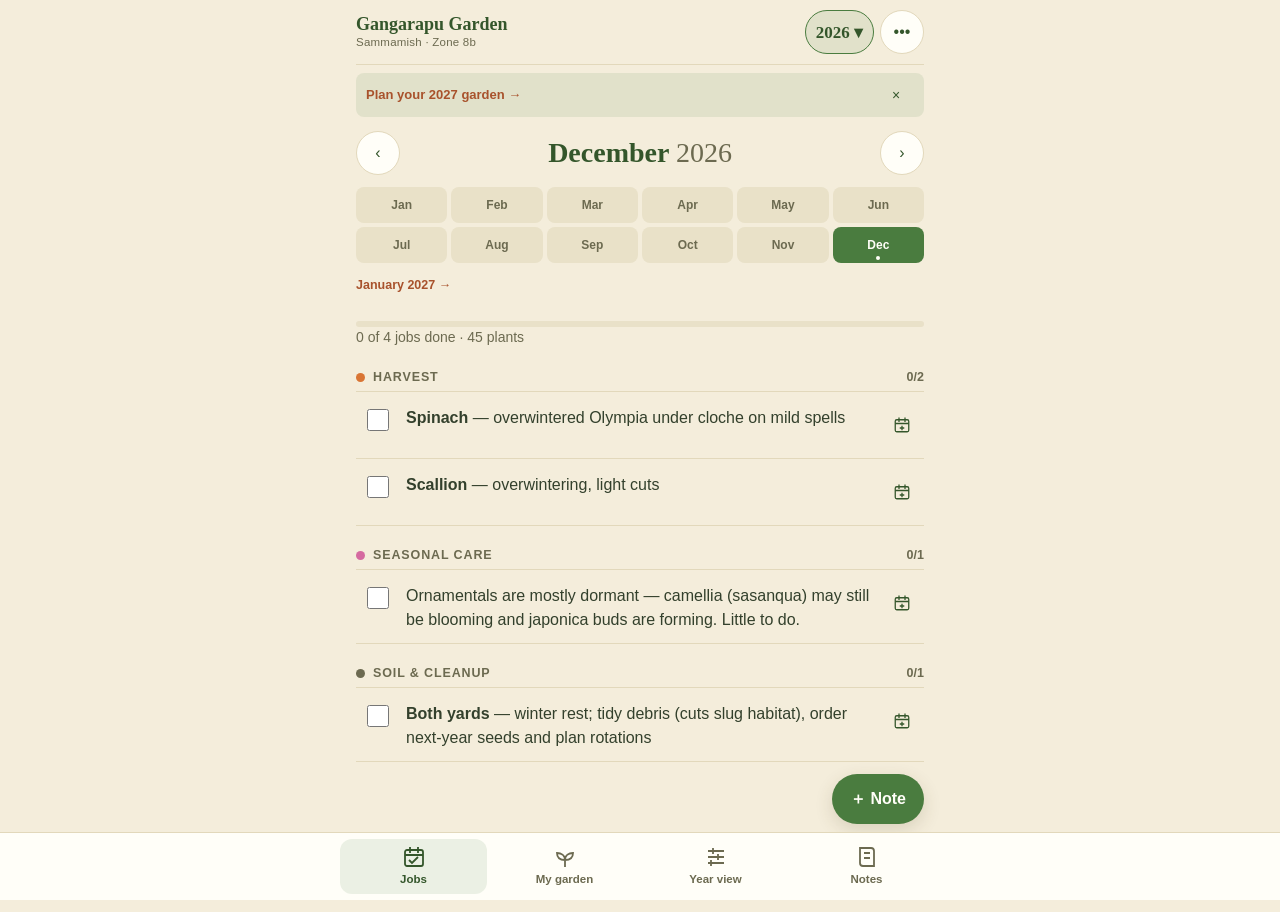
==== index.html @ d4412cae "Gangarapu Garden: yearly gardens, plant notes, Cloudflare sync Mobile-first garden planner for garde" ====
<!doctype html>
<html lang="en">
<head>
<meta charset="utf-8">
<meta name="viewport" content="width=device-width,initial-scale=1,viewport-fit=cover">
<meta name="theme-color" content="#f4eddb" media="(prefers-color-scheme:light)">
<meta name="theme-color" content="#1a1d16" media="(prefers-color-scheme:dark)">
<meta name="description" content="Sandeep’s garden in Sammamish. Seasonal jobs, planting plans, and lessons for next year.">
<meta name="apple-mobile-web-app-capable" content="yes">
<meta name="apple-mobile-web-app-title" content="Garden">
<title>Gangarapu Garden</title>
<link rel="icon" href="icons/icon.svg" type="image/svg+xml">
<link rel="apple-touch-icon" href="icons/apple-touch-icon.png">
<link rel="manifest" href="manifest.webmanifest" crossorigin="use-credentials">
<link rel="stylesheet" href="app.css">
<script type="module" src="app.js"></script>
</head>
<body>
<div class="app">
<header class="top">
<div class="brand">Gangarapu Garden<small>Sammamish · Zone 8b</small></div>
<div class="top-actions"><button class="yearbtn" id="yearBtn" aria-label="Garden years" aria-haspopup="dialog">2026 ▾</button><button class="iconbtn menu-btn" id="menuBtn" aria-label="Garden menu" aria-haspopup="dialog">•••</button></div>
</header>
<div class="statusline" id="syncIndicator" role="status"></div>
<div class="banner signin-banner" id="signinBanner" hidden role="status"><span>Your sign-in expired.</span><button class="linkbtn" data-action="signin">Sign in again</button></div>
<div id="planningPrompt"></div>
<main id="main"><p class="empty">Opening your garden…</p></main>
<noscript><p>This garden planner needs JavaScript. <a href="classic/">Open the classic garden page</a>.</p></noscript>
</div>
<button class="fab" id="fab" aria-haspopup="dialog">＋ Note</button>
<nav class="tabs" aria-label="Garden views"><div>
<button data-tab="jobs"><svg viewBox="0 0 24 24" fill="none" stroke="currentColor" stroke-width="1.8" aria-hidden="true"><rect x="3" y="5" width="18" height="16" rx="2"/><path d="M3 10h18M8 2v6m8-6v6m-9 7 3 3 6-6"/></svg>Jobs</button>
<button data-tab="garden"><svg viewBox="0 0 24 24" fill="none" stroke="currentColor" stroke-width="1.8" aria-hidden="true"><path d="M12 22v-7m0 0C12 10 8 8 4 8c0 5 3 7 8 7Zm0 0c0-5 4-7 8-7 0 5-3 7-8 7Z"/></svg>My garden</button>
<button data-tab="year"><svg viewBox="0 0 24 24" fill="none" stroke="currentColor" stroke-width="1.8" aria-hidden="true"><path d="M4 6h16M4 12h16M4 18h16M9 3v6m5 0v6m-7 0v6"/></svg>Year view</button>
<button data-tab="notes"><svg viewBox="0 0 24 24" fill="none" stroke="currentColor" stroke-width="1.8" aria-hidden="true"><path d="M5 3h11a3 3 0 0 1 3 3v15H8a3 3 0 0 1-3-3Zm4 5h6m-6 5h6"/></svg>Notes</button>
</div></nav>
<dialog class="sheet" tabindex="-1" id="sheet" aria-labelledby="sheet-title"></dialog>
<dialog class="sheet" tabindex="-1" id="noteSheet" aria-labelledby="note-title"></dialog>
<div class="toast" id="toast" role="status" hidden></div>
</body></html>
---- app.css ----
/* Layout: one phone-width column (max 600px). Sticky header with the garden-year switch, four bottom tabs, a floating "Note" button, and sheets that slide up from the bottom. Palette and serif headings carried over from the live /garden page. */
:root{
  --paper:#f4eddb; --card:#fffef8; --ink:#33402c; --muted:#6c6a50; --line:#e2d8bb;
  --green:#4a7c3f; --green-d:#34562b; --green-soft:rgba(74,124,63,.11);
  --terra:#a8522c; --terra-soft:rgba(194,104,63,.13); --red:#a63d33; --red-soft:rgba(166,61,51,.1);
  --empty:#e9e1c8; --onaccent:#fffef8; --shadow:rgba(80,70,30,.16); --scrim:rgba(28,32,22,.45);
  --c-indoor:#8b5cf6; --c-sow:#4a9d4a; --c-transplant:#3b82f6; --c-grow:#bcdcab; --c-harvest:#d97534;
  --c-bloom:#d56aa0; --c-prune:#9c6b3f; --c-plant:#4a9d4a; --c-feed:#3b82f6;
  --serif:ui-serif,"New York","Iowan Old Style","Hoefler Text",Georgia,serif;
  --sans:ui-sans-serif,-apple-system,BlinkMacSystemFont,"Segoe UI",Helvetica,Arial,sans-serif;
}
@media (prefers-color-scheme: dark){:root:not([data-theme="light"]){
  --paper:#1a1d16; --card:#23281e; --ink:#e8e4d0; --muted:#aba78c; --line:#373d2e;
  --green:#7fb468; --green-d:#a6d28f; --green-soft:rgba(127,180,104,.15);
  --terra:#e5966d; --terra-soft:rgba(229,150,109,.15); --red:#e88478; --red-soft:rgba(232,132,120,.13);
  --empty:#30362a; --onaccent:#15180f; --shadow:rgba(0,0,0,.45); --scrim:rgba(0,0,0,.6);
  --c-grow:#68875a; color-scheme:dark}}
:root[data-theme="dark"]{
  --paper:#1a1d16; --card:#23281e; --ink:#e8e4d0; --muted:#aba78c; --line:#373d2e;
  --green:#7fb468; --green-d:#a6d28f; --green-soft:rgba(127,180,104,.15);
  --terra:#e5966d; --terra-soft:rgba(229,150,109,.15); --red:#e88478; --red-soft:rgba(232,132,120,.13);
  --empty:#30362a; --onaccent:#15180f; --shadow:rgba(0,0,0,.45); --scrim:rgba(0,0,0,.6);
  --c-grow:#68875a; color-scheme:dark}
*{box-sizing:border-box}
html{-webkit-text-size-adjust:100%;text-size-adjust:100%}
body{background:var(--paper);color:var(--ink);font:16px/1.5 var(--sans)}
body::before{content:"";position:fixed;inset:0 0 auto;height:env(safe-area-inset-top,0px);z-index:10;background:var(--paper)}
button,input,select,textarea{font:inherit;color:inherit}
button{cursor:pointer;-webkit-tap-highlight-color:transparent;touch-action:manipulation}
:focus-visible{outline:2.5px solid var(--green);outline-offset:2px;border-radius:6px}
h1,h2,h3{text-wrap:balance;margin:0}
.app{max-width:560px;margin:0 auto;padding-left:max(16px,env(safe-area-inset-left,0px));padding-right:max(16px,env(safe-area-inset-right,0px));padding-block:0 calc(150px + env(safe-area-inset-bottom,0px))}

/* header */
.top{position:sticky;top:env(safe-area-inset-top,0px);z-index:5;background:var(--paper);display:flex;align-items:center;justify-content:space-between;gap:12px;padding-block:10px;border-bottom:1px solid var(--line)}
.brand{font-family:var(--serif);font-weight:600;font-size:19px;color:var(--green-d);line-height:1.2;min-width:0}
.brand small{display:block;font:500 12px/1.3 var(--sans);color:var(--muted);letter-spacing:.02em}
.yearbtn{display:flex;align-items:center;gap:6px;min-height:42px;padding:6px 12px 6px 14px;border:1.5px solid var(--green);border-radius:99px;background:var(--green-soft);color:var(--green-d);font:700 18px/1 var(--serif);font-variant-numeric:tabular-nums}
.yearbtn svg{width:14px;height:14px}
.linkbtn{background:none;border:0;padding:6px 0;color:var(--terra);font-weight:650;font-size:12.5px;min-height:32px}

/* shared */
.vhead{display:grid;gap:4px;padding-block:14px 6px}
.vhead h1,.mtitle h1{font-family:var(--serif);font-weight:600;font-size:28px;line-height:1.15;color:var(--green-d)}
.sub{color:var(--muted);font-size:14px}
.btn{display:inline-flex;align-items:center;justify-content:center;gap:8px;min-height:44px;padding:10px 16px;border-radius:12px;border:1.5px solid var(--green);background:transparent;color:var(--green-d);font-weight:700}
.btn.primary{background:var(--green);color:var(--onaccent)}
.btn.full{width:100%}
.group{margin-top:22px}
.gh{display:flex;align-items:center;gap:8px;font:700 12.5px/1.2 var(--sans);text-transform:uppercase;letter-spacing:.07em;color:var(--muted);padding-bottom:6px;border-bottom:1px solid var(--line)}
.gh .cnt{margin-left:auto;font-variant-numeric:tabular-nums;letter-spacing:0}
.dot{width:9px;height:9px;border-radius:50%;flex:none;background:var(--muted)}
.t-start{background:var(--c-indoor)}.t-sow{background:var(--c-sow)}.t-plant{background:var(--c-transplant)}.t-train{background:var(--c-prune)}.t-prune{background:var(--c-prune)}
.t-water{background:#3aa0c8}.t-feed{background:var(--c-grow)}.t-pests{background:var(--red)}.t-harvest{background:var(--c-harvest)}.t-care{background:var(--c-bloom)}.t-soil{background:var(--muted)}
.who{background:none;border:0;padding:0;font-weight:700;color:var(--green-d);text-decoration:underline;text-decoration-style:dotted;text-decoration-thickness:1.5px;text-underline-offset:3px;text-align:left}
.empty{color:var(--muted);text-align:center;padding:28px 8px}

/* month view */
.stepper{display:grid;grid-template-columns:44px 1fr 44px;align-items:center;gap:8px;padding-block:14px 8px}
.mtitle{text-align:center}
.mtitle .yr{color:var(--muted);font-weight:500}
.iconbtn{width:44px;height:44px;border-radius:50%;border:1.5px solid var(--line);background:var(--card);display:grid;place-items:center;color:var(--green-d)}
.iconbtn svg{width:18px;height:18px}
.mdots{display:grid;grid-template-columns:repeat(12,1fr);gap:3px;margin-top:4px}
.mdot{height:34px;border:0;border-radius:8px;background:var(--empty);color:var(--muted);font-size:12px;font-weight:700;position:relative;padding:0}
.mdot.on{background:var(--green);color:var(--onaccent)}
.mdot.now::after{content:"";position:absolute;left:50%;bottom:3px;width:4px;height:4px;margin-left:-2px;border-radius:50%;background:currentColor}
.meter{height:6px;border-radius:3px;background:var(--empty);margin-top:14px;overflow:hidden}
.meter i{display:block;height:100%;background:var(--green);border-radius:3px;transition:width .3s}
.jobs{list-style:none;margin:0;padding:0}
.job{display:grid;grid-template-columns:26px minmax(0,1fr);gap:10px;align-items:start;padding-block:11px;border-bottom:1px solid var(--line)}
.job input{width:22px;height:22px;margin:2px 0 0;accent-color:var(--green)}
.job label{cursor:pointer;overflow-wrap:anywhere}
.job.done label{color:var(--muted)}
.job.done label span{text-decoration:line-through;text-decoration-thickness:1px}
.lessons{margin-top:18px;background:var(--terra-soft);border-radius:14px;padding:12px 14px}
.lessons summary{list-style:none;cursor:pointer;display:flex;align-items:center;justify-content:space-between;gap:8px}
.lessons summary::-webkit-details-marker{display:none}
.lessons h2{font:700 12.5px/1.3 var(--sans);text-transform:uppercase;letter-spacing:.07em;color:var(--terra)}
.lesson{padding-block:9px;border-top:1px solid var(--line)}
.lessons h2+.lesson,.lessons summary+.lesson{border-top:0}
.lesson p{margin:2px 0 0}
.meta{font-size:12px;color:var(--muted)}

/* garden list */
.plist{list-style:none;margin:0;padding:0}
.prow{width:100%;display:grid;grid-template-columns:minmax(0,1fr) auto;gap:12px;align-items:center;text-align:left;background:none;border:0;border-bottom:1px solid var(--line);padding:12px 0}
.prow.skipped .pmain{opacity:.5}
.pmain{min-width:0;display:grid}
.pname{font-family:var(--serif);font-size:18px;font-weight:600;line-height:1.25}
.local{font:400 13.5px var(--sans);color:var(--muted)}
.pvar{font-size:13px;color:var(--muted);white-space:nowrap;overflow:hidden;text-overflow:ellipsis}
.pside{display:flex;flex-direction:column;align-items:flex-end;gap:4px}
.pill{display:inline-block;font-size:12px;font-weight:650;line-height:1.3;padding:2px 9px;border-radius:99px;background:var(--green-soft);color:var(--green-d);white-space:nowrap}
.st-planned{background:var(--empty);color:var(--muted)}.st-skipped{background:transparent;color:var(--muted);border:1px solid var(--line)}
.st-done{background:var(--empty);color:var(--ink)}
.lesson-pill{background:var(--terra-soft);color:var(--terra)}
.ncount{font-size:12px;color:var(--muted)}
.strip{display:grid;grid-template-columns:repeat(12,1fr);gap:2px;height:8px;margin-top:8px}
.strip.mini{height:6px;max-width:220px}
.strip i{border-radius:2px;background:var(--empty)}
.strip i.now{outline:1.5px solid var(--ink);outline-offset:1px}
.mlabels{display:grid;grid-template-columns:repeat(12,1fr);gap:2px;font-size:10.5px;color:var(--muted);text-align:center;margin-top:3px}
.c-indoor{background:var(--c-indoor)!important}.c-sow{background:var(--c-sow)!important}.c-transplant{background:var(--c-transplant)!important}.c-grow{background:var(--c-grow)!important}.c-harvest{background:var(--c-harvest)!important}
.c-bloom{background:var(--c-bloom)!important}.c-prune{background:var(--c-prune)!important}.c-plant{background:var(--c-plant)!important}.c-feed{background:var(--c-feed)!important}

/* calendar */
.legend{display:flex;flex-wrap:wrap;gap:6px 12px;font-size:12.5px;color:var(--muted);margin-top:10px}
.legend span{display:inline-flex;align-items:center;gap:5px}
.legend i{width:11px;height:11px;border-radius:3px;display:inline-block}
.crow,.chead{display:grid;grid-template-columns:minmax(0,1fr) repeat(12,minmax(13px,19px));gap:2px;align-items:center}
.chead{position:sticky;top:calc(env(safe-area-inset-top,0px) + 63px);background:var(--paper);z-index:2;padding-block:8px 6px;margin-top:12px}
.chead button{height:26px;border:0;border-radius:6px;background:none;color:var(--muted);font-size:11px;font-weight:700;padding:0}
.chead button.now{background:var(--green);color:var(--onaccent)}
.crow{width:100%;background:none;border:0;padding:3px 0;text-align:left}
.crow .cn{font-size:14px;white-space:nowrap;overflow:hidden;text-overflow:ellipsis;padding-right:6px}
.crow i{height:20px;border-radius:3px;background:var(--empty)}
.crow i.now{outline:1.5px solid var(--ink);outline-offset:-1px}

/* journal */
.chips{display:flex;flex-wrap:wrap;gap:6px}
.chip{min-height:36px;padding:6px 13px;border-radius:99px;border:1.5px solid var(--line);background:var(--card);font-size:14px;font-weight:600}
.chip[aria-pressed="true"]{border-color:var(--green);background:var(--green);color:var(--onaccent)}
.note{padding-block:12px;border-bottom:1px solid var(--line)}
.note p{margin:4px 0 0;white-space:pre-wrap;overflow-wrap:anywhere}
.nmeta{display:flex;flex-wrap:wrap;align-items:center;gap:6px 8px;font-size:12.5px;color:var(--muted)}
.tag{font-size:11.5px;font-weight:700;padding:2px 8px;border-radius:99px;background:var(--empty);color:var(--muted)}
.tag-worked{background:var(--green-soft);color:var(--green-d)}.tag-next{background:var(--terra-soft);color:var(--terra)}
.tag-problem{background:var(--red-soft);color:var(--red)}.tag-harvest{background:rgba(217,117,52,.14);color:var(--terra)}
.del{margin-left:auto;background:none;border:0;color:var(--muted);font-size:12.5px;padding:4px 0;min-height:30px}
.del.arm{color:var(--red);font-weight:700}
.yh{font-family:var(--serif);font-size:20px;color:var(--green-d);margin-top:20px}

/* tabs + fab */
.tabs{position:fixed;left:0;right:0;bottom:0;z-index:6;background:var(--card);border-top:1px solid var(--line);padding:6px max(10px,env(safe-area-inset-right,0px)) calc(6px + env(safe-area-inset-bottom,0px)) max(10px,env(safe-area-inset-left,0px))}
.tabs div{max-width:560px;margin:0 auto;display:grid;grid-template-columns:repeat(4,1fr);gap:4px}
.tabs button{display:flex;flex-direction:column;align-items:center;gap:2px;border:0;background:none;border-radius:12px;padding:6px 2px;font-size:11.5px;font-weight:650;color:var(--muted)}
.tabs button svg{width:24px;height:24px}
.tabs button[aria-current="page"]{color:var(--green-d);background:var(--green-soft)}
.fab{position:fixed;z-index:6;right:max(calc(16px + env(safe-area-inset-right,0px)),calc(50vw - 264px));bottom:calc(76px + env(safe-area-inset-bottom,0px));display:flex;align-items:center;gap:6px;border:0;border-radius:99px;background:var(--green);color:var(--onaccent);font-weight:700;padding:13px 18px;box-shadow:0 6px 18px var(--shadow)}
.fab svg{width:18px;height:18px}

/* sheets */
dialog.sheet{border:0;padding:0;margin:auto auto 0;width:100%;max-width:560px;max-height:calc(100% - 36px - env(safe-area-inset-top,0px));overflow-y:auto;overscroll-behavior:contain;border-radius:20px 20px 0 0;background:var(--card);color:var(--ink);box-shadow:0 -10px 30px var(--shadow)}
dialog.sheet::backdrop{background:var(--scrim)}
@media (prefers-reduced-motion:no-preference){dialog.sheet[open]{animation:up .22s ease-out}@keyframes up{from{transform:translateY(40px);opacity:.6}}}
.sh-head{position:sticky;top:0;z-index:1;background:var(--card);display:flex;align-items:flex-start;justify-content:space-between;gap:12px;padding:16px max(16px,env(safe-area-inset-right,0px)) 12px max(16px,env(safe-area-inset-left,0px));border-bottom:1px solid var(--line)}
.sh-head h2{font-family:var(--serif);font-weight:600;font-size:24px;line-height:1.2;color:var(--green-d)}
.sh-head .local{display:block}
.sh-body{padding:14px max(16px,env(safe-area-inset-right,0px)) calc(28px + env(safe-area-inset-bottom,0px)) max(16px,env(safe-area-inset-left,0px));display:grid;gap:14px}
.close{flex:none;width:40px;height:40px;border-radius:50%;border:0;background:var(--empty);display:grid;place-items:center}
.close svg{width:16px;height:16px}
.badges{display:flex;flex-wrap:wrap;gap:6px}
label.fl{display:grid;gap:4px;font-size:13px;font-weight:650;color:var(--muted)}
select,textarea,input[type="search"]{width:100%;font-size:16px;border:1.5px solid var(--line);border-radius:12px;background:var(--paper);padding:10px 12px}
textarea{resize:vertical;min-height:88px;line-height:1.45}
select:focus,textarea:focus,input:focus{outline:none;border-color:var(--green);box-shadow:0 0 0 3px var(--green-soft)}
.seg{display:grid;grid-template-columns:repeat(3,1fr);gap:3px;background:var(--empty);border-radius:12px;padding:3px}
.seg button{border:0;border-radius:9px;background:none;min-height:38px;font-weight:650;font-size:14px;color:var(--muted)}
.seg button[aria-pressed="true"]{background:var(--card);color:var(--ink);box-shadow:0 1px 3px var(--shadow)}
.composer{display:grid;gap:10px;background:var(--paper);border:1px solid var(--line);border-radius:14px;padding:12px}
.composer textarea{background:var(--card)}
.composer .chip{min-height:32px;padding:4px 11px;font-size:13px}
.composer .chip[data-tag="next"][aria-pressed="true"]{background:var(--terra);border-color:var(--terra)}
.carry{background:var(--terra-soft);border-radius:14px;padding:12px 14px}
.carry h3{font:700 12.5px/1.3 var(--sans);text-transform:uppercase;letter-spacing:.07em;color:var(--terra)}
.care{margin:0;display:grid}
.care div{display:grid;grid-template-columns:104px minmax(0,1fr);gap:10px;padding-block:9px;border-bottom:1px solid var(--line)}
.care dt{font-size:13px;font-weight:700;color:var(--muted)}
.care dd{margin:0;overflow-wrap:anywhere}
.tipbox{background:var(--green-soft);border-radius:12px;padding:12px 14px}
.mh{font:700 13px/1.3 var(--sans);color:var(--green-d);margin-top:6px}
.tl{list-style:none;margin:0;padding:0}
.tl li{display:grid;grid-template-columns:12px minmax(0,1fr);gap:8px;align-items:baseline;padding-block:5px;font-size:15px}
.tl .dot{transform:translateY(-1px)}
.arow{display:grid;grid-template-columns:26px minmax(0,1fr);gap:10px;align-items:start;padding-block:10px;border-bottom:1px solid var(--line);cursor:pointer}
.arow input{width:22px;height:22px;margin:2px 0 0;accent-color:var(--green)}
.arow small{display:block;color:var(--muted);font-size:12.5px}
.yrow{width:100%;display:flex;justify-content:space-between;align-items:center;gap:10px;padding:14px;border:1.5px solid var(--line);border-radius:14px;background:var(--paper);text-align:left}
.yrow b{font:700 22px/1 var(--serif);font-variant-numeric:tabular-nums}
.yrow[aria-current="true"]{border-color:var(--green);background:var(--green-soft)}
.stack{display:grid;gap:8px}
/* Production refinements: touch sizes, narrow screens, and editable fields. */
body{margin:0}button{min-height:44px}p{margin:0 0 8px}a{color:var(--green-d)}[hidden]{display:none!important}
.top{gap:8px}.top-actions{display:flex;gap:6px;flex:none}.yearbtn{min-height:44px;font-size:17px;padding:6px 10px}.menu-btn{width:44px;flex:none}
.brand{font-size:18px}.brand small{font-size:11.5px}.app{max-width:600px}.tabs div{max-width:600px}.fab{right:max(16px,calc(50vw - 284px))}
.banner{display:flex;align-items:center;justify-content:space-between;gap:8px;background:var(--green-soft);border-radius:12px;padding:8px 10px;margin-top:12px;font-size:14px}.banner .linkbtn{min-height:44px;font-size:14px;text-align:left}.banner .iconbtn{background:transparent;border:0}
.statusline{font-size:12px;color:var(--muted);padding-top:6px}.statusline:empty{display:none}.mdot{height:44px;font-size:11px}.mdots{gap:2px}
.job{grid-template-columns:44px minmax(0,1fr) 44px;gap:6px}.job .checkwrap{min-height:44px;display:grid;place-items:start center;cursor:pointer}.job input{margin-top:6px}.job .jobtext{padding-top:3px;overflow-wrap:anywhere}.job .iconbtn{border:0;background:transparent}.job.done .jobtext{color:var(--muted)}.job.done .jobtext span{text-decoration:line-through}.who{min-height:44px;vertical-align:baseline}.job .who{min-height:0}.close{width:44px;height:44px}.linkbtn,.del{min-height:44px}.chip,.composer .chip,.seg button{min-height:44px}
input:not([type=checkbox]),select,textarea{min-width:0;width:100%;font-size:16px;border:1.5px solid var(--line);border-radius:12px;background:var(--paper);padding:10px 12px;min-height:44px}input[type=checkbox]{flex:none;accent-color:var(--green)}.checklabel{display:flex;align-items:center;gap:8px;min-height:44px}.checklabel input{width:22px;height:22px}
input:focus-visible,select:focus-visible,textarea:focus-visible{outline:2px solid var(--green);outline-offset:2px}.arow{grid-template-columns:44px minmax(0,1fr);gap:6px;min-height:64px}.arow input{margin:5px auto}.arow small{overflow-wrap:anywhere}.arow b{font-family:var(--serif);font-size:18px}.crow,.chead{grid-template-columns:minmax(76px,1fr) repeat(12,minmax(0,19px));gap:2px}.crow{min-height:44px}.crow i{height:25px}.chead button{height:44px;font-size:10px}.crow .cn{font-size:13px}.chead{top:65px}.legend{font-size:12px}.legend span{gap:4px}.note-actions{display:flex;margin-left:auto;gap:10px}.note-actions button{font-size:12px}.note p{margin-top:4px}.fl{min-width:0}.field-pair{display:grid;grid-template-columns:1fr 1fr;gap:10px}.notice{padding:12px 14px;background:var(--green-soft);border-radius:12px;color:var(--green-d);font-size:14px}.error{color:var(--red)}.menu-list{display:grid;gap:8px}.menu-list a{text-decoration:none}.guide summary{cursor:pointer;min-height:48px;padding:10px 0;font-family:var(--serif);font-size:19px;color:var(--green-d)}.guide{border-bottom:1px solid var(--line)}.guide ul{padding-left:22px;margin:0 0 12px}.guide li{margin-bottom:8px}.picker-form{border-top:1px solid var(--line);padding-top:14px;display:grid;gap:12px}.stack-form{display:grid;gap:12px}.page-footer{font-size:12px;color:var(--muted);margin-top:24px;text-align:center}.strip-caption{margin-top:6px;font-size:12px;color:var(--muted)}.toast{position:fixed;z-index:20;bottom:calc(145px + env(safe-area-inset-bottom,0px));left:50%;transform:translateX(-50%);width:calc(100% - 32px);max-width:540px;background:var(--ink);color:var(--card);border-radius:12px;padding:12px 16px;box-shadow:0 4px 20px var(--shadow)}
@media(max-width:359px){.app{padding-left:12px;padding-right:12px}.brand{font-size:16px}.brand small{font-size:10px}.yearbtn{font-size:16px;padding:6px 8px}.top{gap:4px}.top-actions{gap:4px}.pname{font-size:17px}.prow{gap:6px}.pill{padding:2px 6px;font-size:11px}.field-pair{grid-template-columns:1fr}.sh-body{padding-inline:12px}.crow,.chead{grid-template-columns:minmax(72px,1fr) repeat(12,minmax(0,17px));gap:1px}}
@media(prefers-reduced-motion:reduce){*,*::before,*::after{animation:none!important;transition:none!important;scroll-behavior:auto!important}}
.mdots{grid-template-columns:repeat(6,1fr);gap:4px}.mdot{font-size:12px}.job .checkwrap{height:100%}.jobtext{cursor:pointer}
:root{color-scheme:light}.app{padding-top:env(safe-area-inset-top,0px)}.chead{top:calc(env(safe-area-inset-top,0px) + 65px)}.fab{right:max(calc(16px + env(safe-area-inset-right,0px)),calc(50vw - 284px))}
.pname,.sh-head h2,.notice,.sub,.tipbox,.guide li{overflow-wrap:anywhere}.who{max-width:100%;overflow-wrap:anywhere}.arow>span{min-width:0;overflow-wrap:anywhere}
/* Compact plant and note sheets. Month controls retain two rows of six. */
.mdots{grid-template-columns:repeat(6,1fr);gap:4px}.mdot{height:36px;min-height:36px}.chead button{height:36px;min-height:36px}
.banner{padding:0 10px;margin-top:8px;min-height:44px;border-radius:8px}.banner .linkbtn{font-size:13px;white-space:nowrap}.banner .iconbtn{width:36px;height:36px;min-height:36px}.signin-banner{background:var(--terra-soft)}
dialog.sheet:focus{outline:none}.sh-head{padding-top:12px;padding-bottom:10px}.sh-head h2{font-size:23px}.sh-head .sub{font-size:13px}.sh-body{gap:12px;padding-top:12px}
.plant-variety{display:-webkit-box;-webkit-box-orient:vertical;-webkit-line-clamp:2;overflow:hidden;margin:0;font-size:13px;line-height:1.4}.badges{align-items:center}.badges .pill{font-size:11px;padding:3px 8px}
.status-select{display:flex;align-items:center;gap:5px;font-size:11px;color:var(--muted);min-width:0}.status-select select{width:auto;max-width:150px;padding:6px 8px;min-height:44px;border-radius:99px;font-size:16px}.this-year{display:grid;gap:8px}.this-year .mh{margin:0}
.note-options{font-size:12px;color:var(--muted)}.note-options summary{cursor:pointer;min-height:44px;display:flex;align-items:center;gap:4px;list-style:none}.note-options summary::-webkit-details-marker{display:none}.note-options[open] summary{margin-bottom:6px}.composer{gap:8px}.composer textarea{min-height:90px}.composer .chips{gap:5px}.composer .chip{font-size:12px;padding:5px 10px}.composer .btn{width:100%}
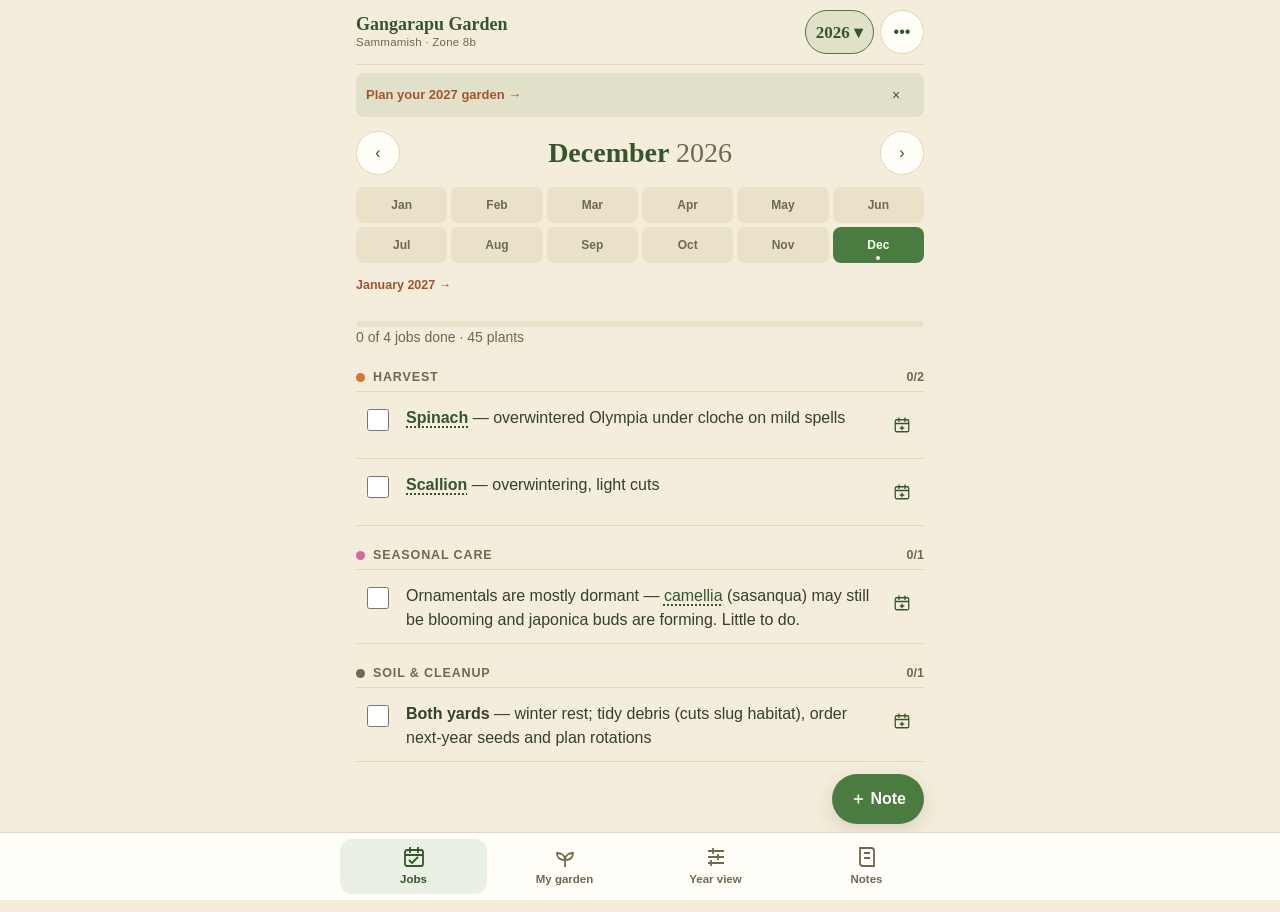
==== commit 82a6f8a4: "Simplify plant status and notes; link plant names - Plantings are Planned or Skipped (two-button swi" ====
--- a/index.html
+++ b/index.html
@@ -3,9 +3,9 @@
 <head>
 <meta charset="utf-8">
 <meta name="viewport" content="width=device-width,initial-scale=1,viewport-fit=cover">
-<meta name="theme-color" content="#f4eddb" media="(prefers-color-scheme:light)">
-<meta name="theme-color" content="#1a1d16" media="(prefers-color-scheme:dark)">
-<meta name="description" content="Sandeep’s garden in Sammamish. Seasonal jobs, planting plans, and lessons for next year.">
+<meta name="theme-color" content="#f4eddb">
+<meta name="color-scheme" content="only light">
+<meta name="description" content="Sandeep’s garden in Sammamish. Seasonal jobs, planting plans, and garden notes.">
 <meta name="apple-mobile-web-app-capable" content="yes">
 <meta name="apple-mobile-web-app-title" content="Garden">
 <title>Gangarapu Garden</title>
--- a/app.css
+++ b/app.css
@@ -1,5 +1,5 @@
 
-/* Layout: one phone-width column (max 600px). Sticky header with the garden-year switch, four bottom tabs, a floating "Note" button, and sheets that slide up from the bottom. Palette and serif headings carried over from the live /garden page. */
+/* Layout: one phone-width column (max 600px). Sticky header with the garden-year switch, four bottom tabs, a floating "Note" button, and sheets that slide up from the bottom. Palette and serif headings carried over from the classic garden page. Light mode only, by request. */
 :root{
   --paper:#f4eddb; --card:#fffef8; --ink:#33402c; --muted:#6c6a50; --line:#e2d8bb;
   --green:#4a7c3f; --green-d:#34562b; --green-soft:rgba(74,124,63,.11);
@@ -10,18 +10,6 @@
   --serif:ui-serif,"New York","Iowan Old Style","Hoefler Text",Georgia,serif;
   --sans:ui-sans-serif,-apple-system,BlinkMacSystemFont,"Segoe UI",Helvetica,Arial,sans-serif;
 }
-@media (prefers-color-scheme: dark){:root:not([data-theme="light"]){
-  --paper:#1a1d16; --card:#23281e; --ink:#e8e4d0; --muted:#aba78c; --line:#373d2e;
-  --green:#7fb468; --green-d:#a6d28f; --green-soft:rgba(127,180,104,.15);
-  --terra:#e5966d; --terra-soft:rgba(229,150,109,.15); --red:#e88478; --red-soft:rgba(232,132,120,.13);
-  --empty:#30362a; --onaccent:#15180f; --shadow:rgba(0,0,0,.45); --scrim:rgba(0,0,0,.6);
-  --c-grow:#68875a; color-scheme:dark}}
-:root[data-theme="dark"]{
-  --paper:#1a1d16; --card:#23281e; --ink:#e8e4d0; --muted:#aba78c; --line:#373d2e;
-  --green:#7fb468; --green-d:#a6d28f; --green-soft:rgba(127,180,104,.15);
-  --terra:#e5966d; --terra-soft:rgba(229,150,109,.15); --red:#e88478; --red-soft:rgba(232,132,120,.13);
-  --empty:#30362a; --onaccent:#15180f; --shadow:rgba(0,0,0,.45); --scrim:rgba(0,0,0,.6);
-  --c-grow:#68875a; color-scheme:dark}
 *{box-sizing:border-box}
 html{-webkit-text-size-adjust:100%;text-size-adjust:100%}
 body{background:var(--paper);color:var(--ink);font:16px/1.5 var(--sans)}
@@ -74,13 +62,6 @@
 .job label{cursor:pointer;overflow-wrap:anywhere}
 .job.done label{color:var(--muted)}
 .job.done label span{text-decoration:line-through;text-decoration-thickness:1px}
-.lessons{margin-top:18px;background:var(--terra-soft);border-radius:14px;padding:12px 14px}
-.lessons summary{list-style:none;cursor:pointer;display:flex;align-items:center;justify-content:space-between;gap:8px}
-.lessons summary::-webkit-details-marker{display:none}
-.lessons h2{font:700 12.5px/1.3 var(--sans);text-transform:uppercase;letter-spacing:.07em;color:var(--terra)}
-.lesson{padding-block:9px;border-top:1px solid var(--line)}
-.lessons h2+.lesson,.lessons summary+.lesson{border-top:0}
-.lesson p{margin:2px 0 0}
 .meta{font-size:12px;color:var(--muted)}
 
 /* garden list */
@@ -90,12 +71,10 @@
 .pmain{min-width:0;display:grid}
 .pname{font-family:var(--serif);font-size:18px;font-weight:600;line-height:1.25}
 .local{font:400 13.5px var(--sans);color:var(--muted)}
-.pvar{font-size:13px;color:var(--muted);white-space:nowrap;overflow:hidden;text-overflow:ellipsis}
 .pside{display:flex;flex-direction:column;align-items:flex-end;gap:4px}
 .pill{display:inline-block;font-size:12px;font-weight:650;line-height:1.3;padding:2px 9px;border-radius:99px;background:var(--green-soft);color:var(--green-d);white-space:nowrap}
 .st-planned{background:var(--empty);color:var(--muted)}.st-skipped{background:transparent;color:var(--muted);border:1px solid var(--line)}
 .st-done{background:var(--empty);color:var(--ink)}
-.lesson-pill{background:var(--terra-soft);color:var(--terra)}
 .ncount{font-size:12px;color:var(--muted)}
 .strip{display:grid;grid-template-columns:repeat(12,1fr);gap:2px;height:8px;margin-top:8px}
 .strip.mini{height:6px;max-width:220px}
@@ -125,9 +104,6 @@
 .note{padding-block:12px;border-bottom:1px solid var(--line)}
 .note p{margin:4px 0 0;white-space:pre-wrap;overflow-wrap:anywhere}
 .nmeta{display:flex;flex-wrap:wrap;align-items:center;gap:6px 8px;font-size:12.5px;color:var(--muted)}
-.tag{font-size:11.5px;font-weight:700;padding:2px 8px;border-radius:99px;background:var(--empty);color:var(--muted)}
-.tag-worked{background:var(--green-soft);color:var(--green-d)}.tag-next{background:var(--terra-soft);color:var(--terra)}
-.tag-problem{background:var(--red-soft);color:var(--red)}.tag-harvest{background:rgba(217,117,52,.14);color:var(--terra)}
 .del{margin-left:auto;background:none;border:0;color:var(--muted);font-size:12.5px;padding:4px 0;min-height:30px}
 .del.arm{color:var(--red);font-weight:700}
 .yh{font-family:var(--serif);font-size:20px;color:var(--green-d);margin-top:20px}
@@ -161,8 +137,6 @@
 .seg button[aria-pressed="true"]{background:var(--card);color:var(--ink);box-shadow:0 1px 3px var(--shadow)}
 .composer{display:grid;gap:10px;background:var(--paper);border:1px solid var(--line);border-radius:14px;padding:12px}
 .composer textarea{background:var(--card)}
-.composer .chip{min-height:32px;padding:4px 11px;font-size:13px}
-.composer .chip[data-tag="next"][aria-pressed="true"]{background:var(--terra);border-color:var(--terra)}
 .carry{background:var(--terra-soft);border-radius:14px;padding:12px 14px}
 .carry h3{font:700 12.5px/1.3 var(--sans);text-transform:uppercase;letter-spacing:.07em;color:var(--terra)}
 .care{margin:0;display:grid}
@@ -187,18 +161,19 @@
 .brand{font-size:18px}.brand small{font-size:11.5px}.app{max-width:600px}.tabs div{max-width:600px}.fab{right:max(16px,calc(50vw - 284px))}
 .banner{display:flex;align-items:center;justify-content:space-between;gap:8px;background:var(--green-soft);border-radius:12px;padding:8px 10px;margin-top:12px;font-size:14px}.banner .linkbtn{min-height:44px;font-size:14px;text-align:left}.banner .iconbtn{background:transparent;border:0}
 .statusline{font-size:12px;color:var(--muted);padding-top:6px}.statusline:empty{display:none}.mdot{height:44px;font-size:11px}.mdots{gap:2px}
-.job{grid-template-columns:44px minmax(0,1fr) 44px;gap:6px}.job .checkwrap{min-height:44px;display:grid;place-items:start center;cursor:pointer}.job input{margin-top:6px}.job .jobtext{padding-top:3px;overflow-wrap:anywhere}.job .iconbtn{border:0;background:transparent}.job.done .jobtext{color:var(--muted)}.job.done .jobtext span{text-decoration:line-through}.who{min-height:44px;vertical-align:baseline}.job .who{min-height:0}.close{width:44px;height:44px}.linkbtn,.del{min-height:44px}.chip,.composer .chip,.seg button{min-height:44px}
+.job{grid-template-columns:44px minmax(0,1fr) 44px;gap:6px}.job .checkwrap{min-height:44px;display:grid;place-items:start center;cursor:pointer}.job input{margin-top:6px}.job .jobtext{padding-top:3px;overflow-wrap:anywhere}.job .iconbtn{border:0;background:transparent}.job.done .jobtext{color:var(--muted)}.job.done .jobtext span{text-decoration:line-through}.who{min-height:44px;vertical-align:baseline}.job .who{min-height:0}.close{width:44px;height:44px}.linkbtn,.del{min-height:44px}.chip,.seg button{min-height:44px}
 input:not([type=checkbox]),select,textarea{min-width:0;width:100%;font-size:16px;border:1.5px solid var(--line);border-radius:12px;background:var(--paper);padding:10px 12px;min-height:44px}input[type=checkbox]{flex:none;accent-color:var(--green)}.checklabel{display:flex;align-items:center;gap:8px;min-height:44px}.checklabel input{width:22px;height:22px}
 input:focus-visible,select:focus-visible,textarea:focus-visible{outline:2px solid var(--green);outline-offset:2px}.arow{grid-template-columns:44px minmax(0,1fr);gap:6px;min-height:64px}.arow input{margin:5px auto}.arow small{overflow-wrap:anywhere}.arow b{font-family:var(--serif);font-size:18px}.crow,.chead{grid-template-columns:minmax(76px,1fr) repeat(12,minmax(0,19px));gap:2px}.crow{min-height:44px}.crow i{height:25px}.chead button{height:44px;font-size:10px}.crow .cn{font-size:13px}.chead{top:65px}.legend{font-size:12px}.legend span{gap:4px}.note-actions{display:flex;margin-left:auto;gap:10px}.note-actions button{font-size:12px}.note p{margin-top:4px}.fl{min-width:0}.field-pair{display:grid;grid-template-columns:1fr 1fr;gap:10px}.notice{padding:12px 14px;background:var(--green-soft);border-radius:12px;color:var(--green-d);font-size:14px}.error{color:var(--red)}.menu-list{display:grid;gap:8px}.menu-list a{text-decoration:none}.guide summary{cursor:pointer;min-height:48px;padding:10px 0;font-family:var(--serif);font-size:19px;color:var(--green-d)}.guide{border-bottom:1px solid var(--line)}.guide ul{padding-left:22px;margin:0 0 12px}.guide li{margin-bottom:8px}.picker-form{border-top:1px solid var(--line);padding-top:14px;display:grid;gap:12px}.stack-form{display:grid;gap:12px}.page-footer{font-size:12px;color:var(--muted);margin-top:24px;text-align:center}.strip-caption{margin-top:6px;font-size:12px;color:var(--muted)}.toast{position:fixed;z-index:20;bottom:calc(145px + env(safe-area-inset-bottom,0px));left:50%;transform:translateX(-50%);width:calc(100% - 32px);max-width:540px;background:var(--ink);color:var(--card);border-radius:12px;padding:12px 16px;box-shadow:0 4px 20px var(--shadow)}
 @media(max-width:359px){.app{padding-left:12px;padding-right:12px}.brand{font-size:16px}.brand small{font-size:10px}.yearbtn{font-size:16px;padding:6px 8px}.top{gap:4px}.top-actions{gap:4px}.pname{font-size:17px}.prow{gap:6px}.pill{padding:2px 6px;font-size:11px}.field-pair{grid-template-columns:1fr}.sh-body{padding-inline:12px}.crow,.chead{grid-template-columns:minmax(72px,1fr) repeat(12,minmax(0,17px));gap:1px}}
 @media(prefers-reduced-motion:reduce){*,*::before,*::after{animation:none!important;transition:none!important;scroll-behavior:auto!important}}
 .mdots{grid-template-columns:repeat(6,1fr);gap:4px}.mdot{font-size:12px}.job .checkwrap{height:100%}.jobtext{cursor:pointer}
-:root{color-scheme:light}.app{padding-top:env(safe-area-inset-top,0px)}.chead{top:calc(env(safe-area-inset-top,0px) + 65px)}.fab{right:max(calc(16px + env(safe-area-inset-right,0px)),calc(50vw - 284px))}
+:root{color-scheme:only light}.app{padding-top:env(safe-area-inset-top,0px)}.chead{top:calc(env(safe-area-inset-top,0px) + 65px)}.fab{right:max(calc(16px + env(safe-area-inset-right,0px)),calc(50vw - 284px))}
 .pname,.sh-head h2,.notice,.sub,.tipbox,.guide li{overflow-wrap:anywhere}.who{max-width:100%;overflow-wrap:anywhere}.arow>span{min-width:0;overflow-wrap:anywhere}
 /* Compact plant and note sheets. Month controls retain two rows of six. */
 .mdots{grid-template-columns:repeat(6,1fr);gap:4px}.mdot{height:36px;min-height:36px}.chead button{height:36px;min-height:36px}
 .banner{padding:0 10px;margin-top:8px;min-height:44px;border-radius:8px}.banner .linkbtn{font-size:13px;white-space:nowrap}.banner .iconbtn{width:36px;height:36px;min-height:36px}.signin-banner{background:var(--terra-soft)}
 dialog.sheet:focus{outline:none}.sh-head{padding-top:12px;padding-bottom:10px}.sh-head h2{font-size:23px}.sh-head .sub{font-size:13px}.sh-body{gap:12px;padding-top:12px}
-.plant-variety{display:-webkit-box;-webkit-box-orient:vertical;-webkit-line-clamp:2;overflow:hidden;margin:0;font-size:13px;line-height:1.4}.badges{align-items:center}.badges .pill{font-size:11px;padding:3px 8px}
-.status-select{display:flex;align-items:center;gap:5px;font-size:11px;color:var(--muted);min-width:0}.status-select select{width:auto;max-width:150px;padding:6px 8px;min-height:44px;border-radius:99px;font-size:16px}.this-year{display:grid;gap:8px}.this-year .mh{margin:0}
-.note-options{font-size:12px;color:var(--muted)}.note-options summary{cursor:pointer;min-height:44px;display:flex;align-items:center;gap:4px;list-style:none}.note-options summary::-webkit-details-marker{display:none}.note-options[open] summary{margin-bottom:6px}.composer{gap:8px}.composer textarea{min-height:90px}.composer .chips{gap:5px}.composer .chip{font-size:12px;padding:5px 10px}.composer .btn{width:100%}
+.badges{align-items:center}.badges .pill{font-size:11px;padding:3px 8px}
+.plan-toggle{display:inline-flex;margin-left:auto;gap:2px;padding:2px;border-radius:99px;background:var(--empty)}.plan-toggle button{min-height:44px;padding:0 14px;border:0;border-radius:99px;background:none;font-size:14px;font-weight:650;color:var(--muted)}.plan-toggle button[aria-pressed="true"]{background:var(--green);color:var(--onaccent)}.plan-toggle button[data-status="skipped"][aria-pressed="true"]{background:var(--card);color:var(--ink);box-shadow:0 1px 3px var(--shadow)}
+.plink{display:inline;min-height:0;padding:0;border:0;background:none;font:inherit;color:var(--green-d);text-decoration:underline dotted 1.5px;text-underline-offset:3px;text-align:left;cursor:pointer}
+.note-options{font-size:12px;color:var(--muted)}.note-options summary{cursor:pointer;min-height:44px;display:flex;align-items:center;gap:4px;list-style:none}.note-options summary::-webkit-details-marker{display:none}.note-options[open] summary{margin-bottom:6px}.composer{gap:8px}.composer textarea{min-height:90px}.composer .btn{width:100%}
